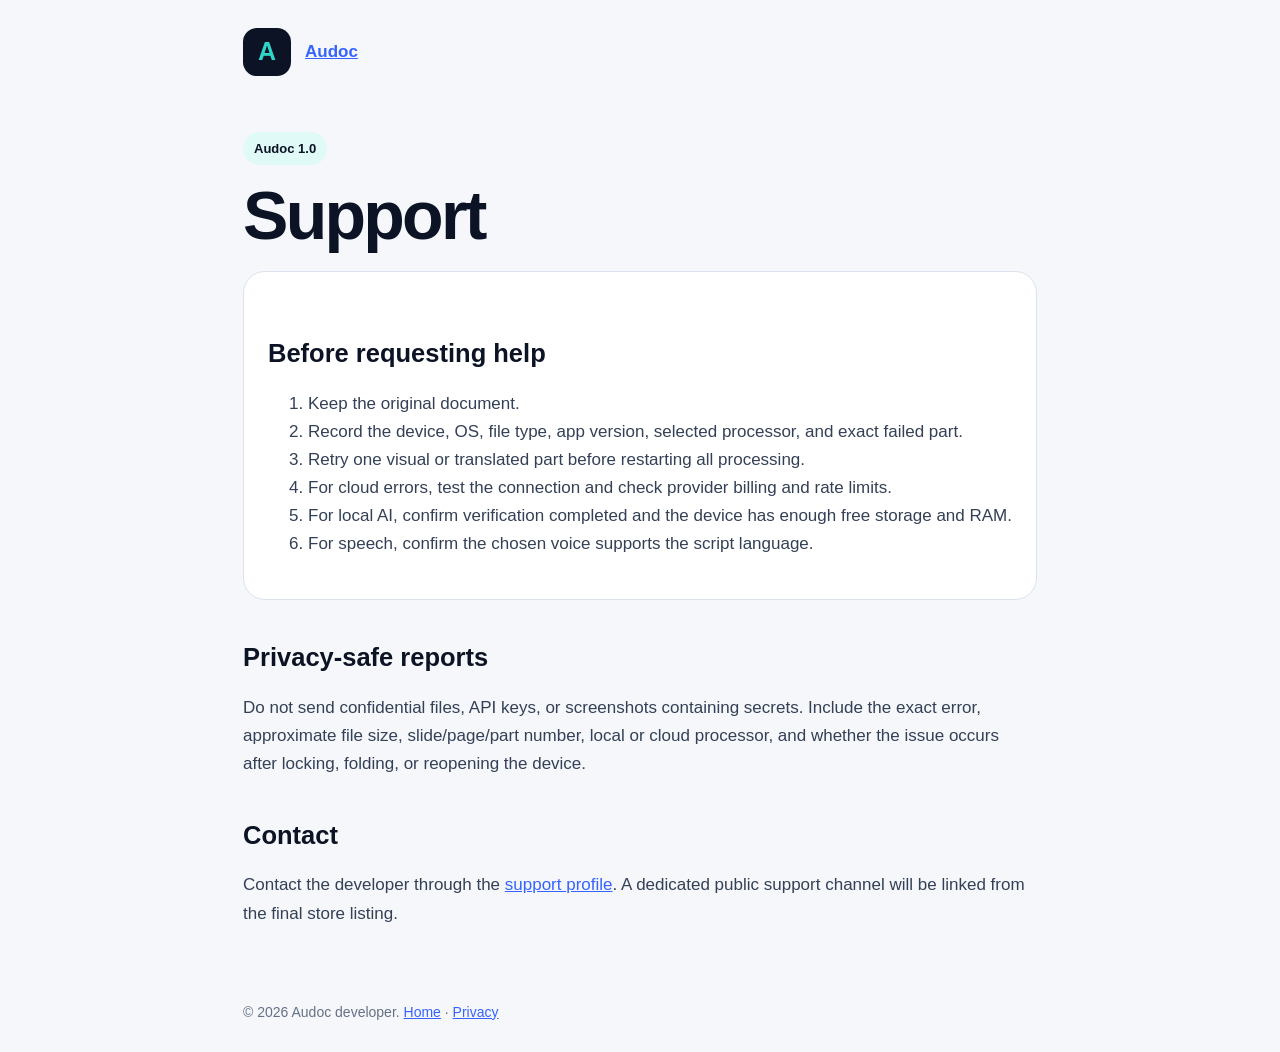
==== support.html @ 4aee46e8 "Prepare Audoc 1.0 release candidates" ====
<!doctype html><html lang="en"><head><meta charset="utf-8"><meta name="viewport" content="width=device-width,initial-scale=1"><title>Audoc Support</title><link rel="stylesheet" href="styles.css"></head><body><header><div class="mark">A</div><strong><a href="index.html">Audoc</a></strong></header><main><span class="badge">Audoc 1.0</span><h1>Support</h1><div class="card"><h2>Before requesting help</h2><ol><li>Keep the original document.</li><li>Record the device, OS, file type, app version, selected processor, and exact failed part.</li><li>Retry one visual or translated part before restarting all processing.</li><li>For cloud errors, test the connection and check provider billing and rate limits.</li><li>For local AI, confirm verification completed and the device has enough free storage and RAM.</li><li>For speech, confirm the chosen voice supports the script language.</li></ol></div><h2>Privacy-safe reports</h2><p>Do not send confidential files, API keys, or screenshots containing secrets. Include the exact error, approximate file size, slide/page/part number, local or cloud processor, and whether the issue occurs after locking, folding, or reopening the device.</p><h2>Contact</h2><p>Contact the developer through the <a href="https://github.com/guruthechosen">support profile</a>. A dedicated public support channel will be linked from the final store listing.</p></main><footer>© 2026 Audoc developer. <a href="index.html">Home</a> · <a href="privacy.html">Privacy</a></footer></body></html>
---- styles.css ----
:root{color-scheme:light;--ink:#0b1324;--paper:#f5f7fb;--signal:#3563ff;--wave:#30d5c8;--line:#dce2ee}*{box-sizing:border-box}body{margin:0;background:var(--paper);color:var(--ink);font:17px/1.65 -apple-system,BlinkMacSystemFont,"Segoe UI",sans-serif}header,main,footer{max-width:850px;margin:auto;padding:28px}header{display:flex;align-items:center;gap:14px}.mark{display:grid;place-items:center;width:48px;height:48px;border-radius:14px;background:var(--ink);color:var(--wave);font-size:25px;font-weight:800}.badge{display:inline-block;padding:6px 11px;border-radius:99px;background:#dffaf7;font-size:13px;font-weight:700}.hero{padding:54px 0 30px}h1{font-size:clamp(38px,7vw,68px);line-height:1.02;letter-spacing:-.04em;margin:16px 0}h2{margin-top:42px;line-height:1.2}h3{margin-top:28px}p,li{color:#344056}a{color:var(--signal)}.card{background:white;border:1px solid var(--line);border-radius:22px;padding:24px;margin:20px 0}.links{display:flex;gap:12px;flex-wrap:wrap}.button{display:inline-block;padding:11px 16px;border-radius:12px;background:var(--signal);color:white;text-decoration:none;font-weight:700}.button.secondary{background:white;color:var(--ink);border:1px solid var(--line)}footer{font-size:14px;color:#667085}@media(max-width:600px){header,main,footer{padding:20px}.hero{padding-top:35px}}
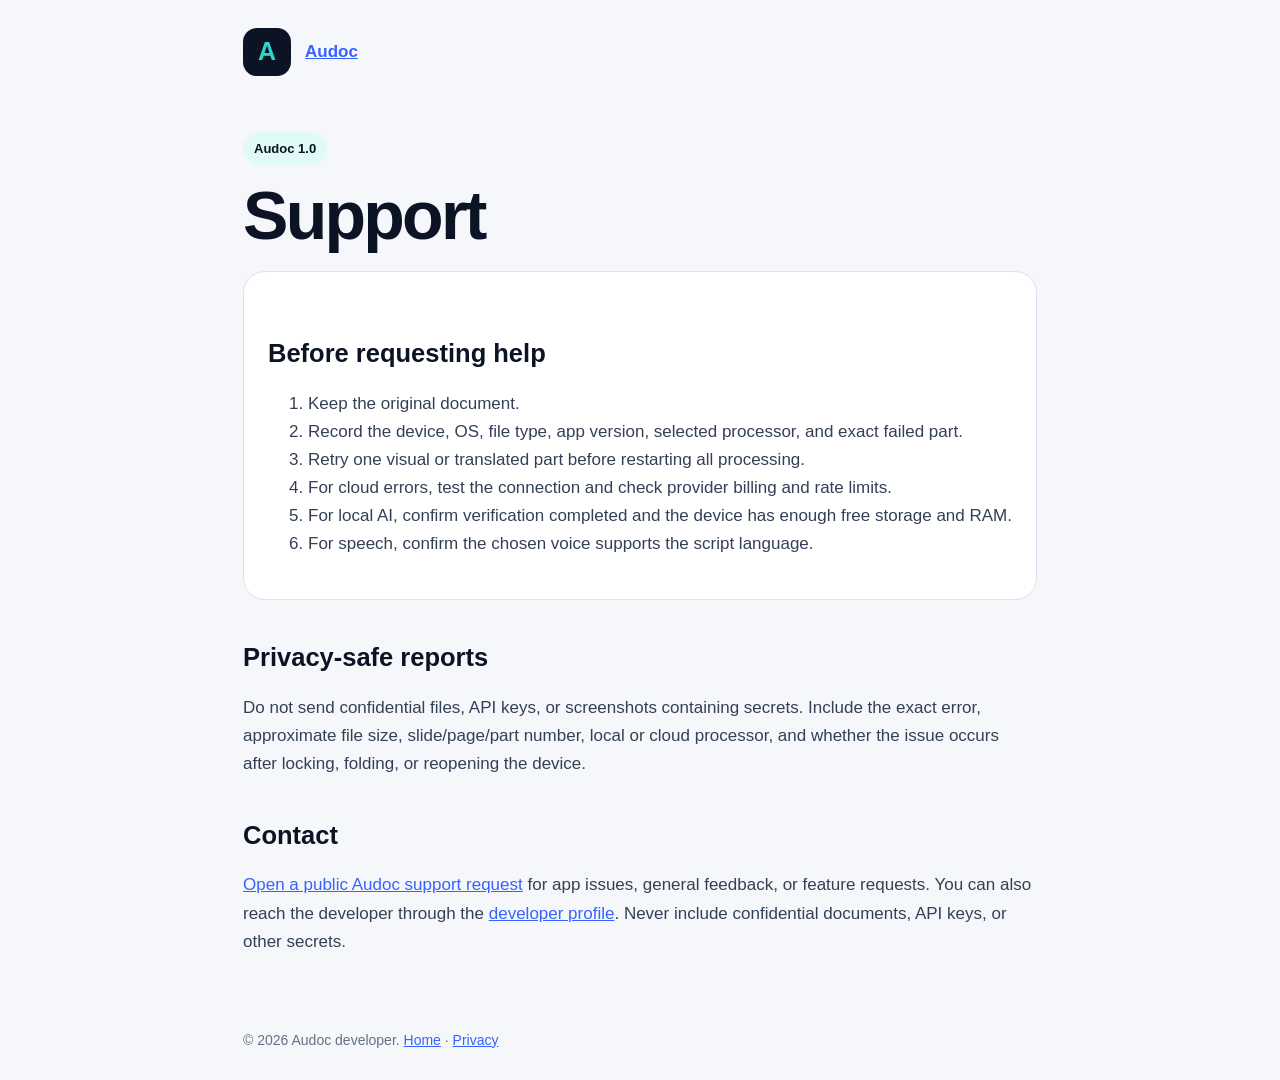
==== commit eed30185: "Publish concrete Audoc support channel" ====
--- a/support.html
+++ b/support.html
@@ -1 +1 @@
-<!doctype html><html lang="en"><head><meta charset="utf-8"><meta name="viewport" content="width=device-width,initial-scale=1"><title>Audoc Support</title><link rel="stylesheet" href="styles.css"></head><body><header><div class="mark">A</div><strong><a href="index.html">Audoc</a></strong></header><main><span class="badge">Audoc 1.0</span><h1>Support</h1><div class="card"><h2>Before requesting help</h2><ol><li>Keep the original document.</li><li>Record the device, OS, file type, app version, selected processor, and exact failed part.</li><li>Retry one visual or translated part before restarting all processing.</li><li>For cloud errors, test the connection and check provider billing and rate limits.</li><li>For local AI, confirm verification completed and the device has enough free storage and RAM.</li><li>For speech, confirm the chosen voice supports the script language.</li></ol></div><h2>Privacy-safe reports</h2><p>Do not send confidential files, API keys, or screenshots containing secrets. Include the exact error, approximate file size, slide/page/part number, local or cloud processor, and whether the issue occurs after locking, folding, or reopening the device.</p><h2>Contact</h2><p>Contact the developer through the <a href="https://github.com/guruthechosen">support profile</a>. A dedicated public support channel will be linked from the final store listing.</p></main><footer>© 2026 Audoc developer. <a href="index.html">Home</a> · <a href="privacy.html">Privacy</a></footer></body></html>
+<!doctype html><html lang="en"><head><meta charset="utf-8"><meta name="viewport" content="width=device-width,initial-scale=1"><title>Audoc Support</title><link rel="stylesheet" href="styles.css"></head><body><header><div class="mark">A</div><strong><a href="index.html">Audoc</a></strong></header><main><span class="badge">Audoc 1.0</span><h1>Support</h1><div class="card"><h2>Before requesting help</h2><ol><li>Keep the original document.</li><li>Record the device, OS, file type, app version, selected processor, and exact failed part.</li><li>Retry one visual or translated part before restarting all processing.</li><li>For cloud errors, test the connection and check provider billing and rate limits.</li><li>For local AI, confirm verification completed and the device has enough free storage and RAM.</li><li>For speech, confirm the chosen voice supports the script language.</li></ol></div><h2>Privacy-safe reports</h2><p>Do not send confidential files, API keys, or screenshots containing secrets. Include the exact error, approximate file size, slide/page/part number, local or cloud processor, and whether the issue occurs after locking, folding, or reopening the device.</p><h2>Contact</h2><p><a href="https://github.com/guruthechosen/audoc-site/issues/new">Open a public Audoc support request</a> for app issues, general feedback, or feature requests. You can also reach the developer through the <a href="https://github.com/guruthechosen">developer profile</a>. Never include confidential documents, API keys, or other secrets.</p></main><footer>© 2026 Audoc developer. <a href="index.html">Home</a> · <a href="privacy.html">Privacy</a></footer></body></html>
